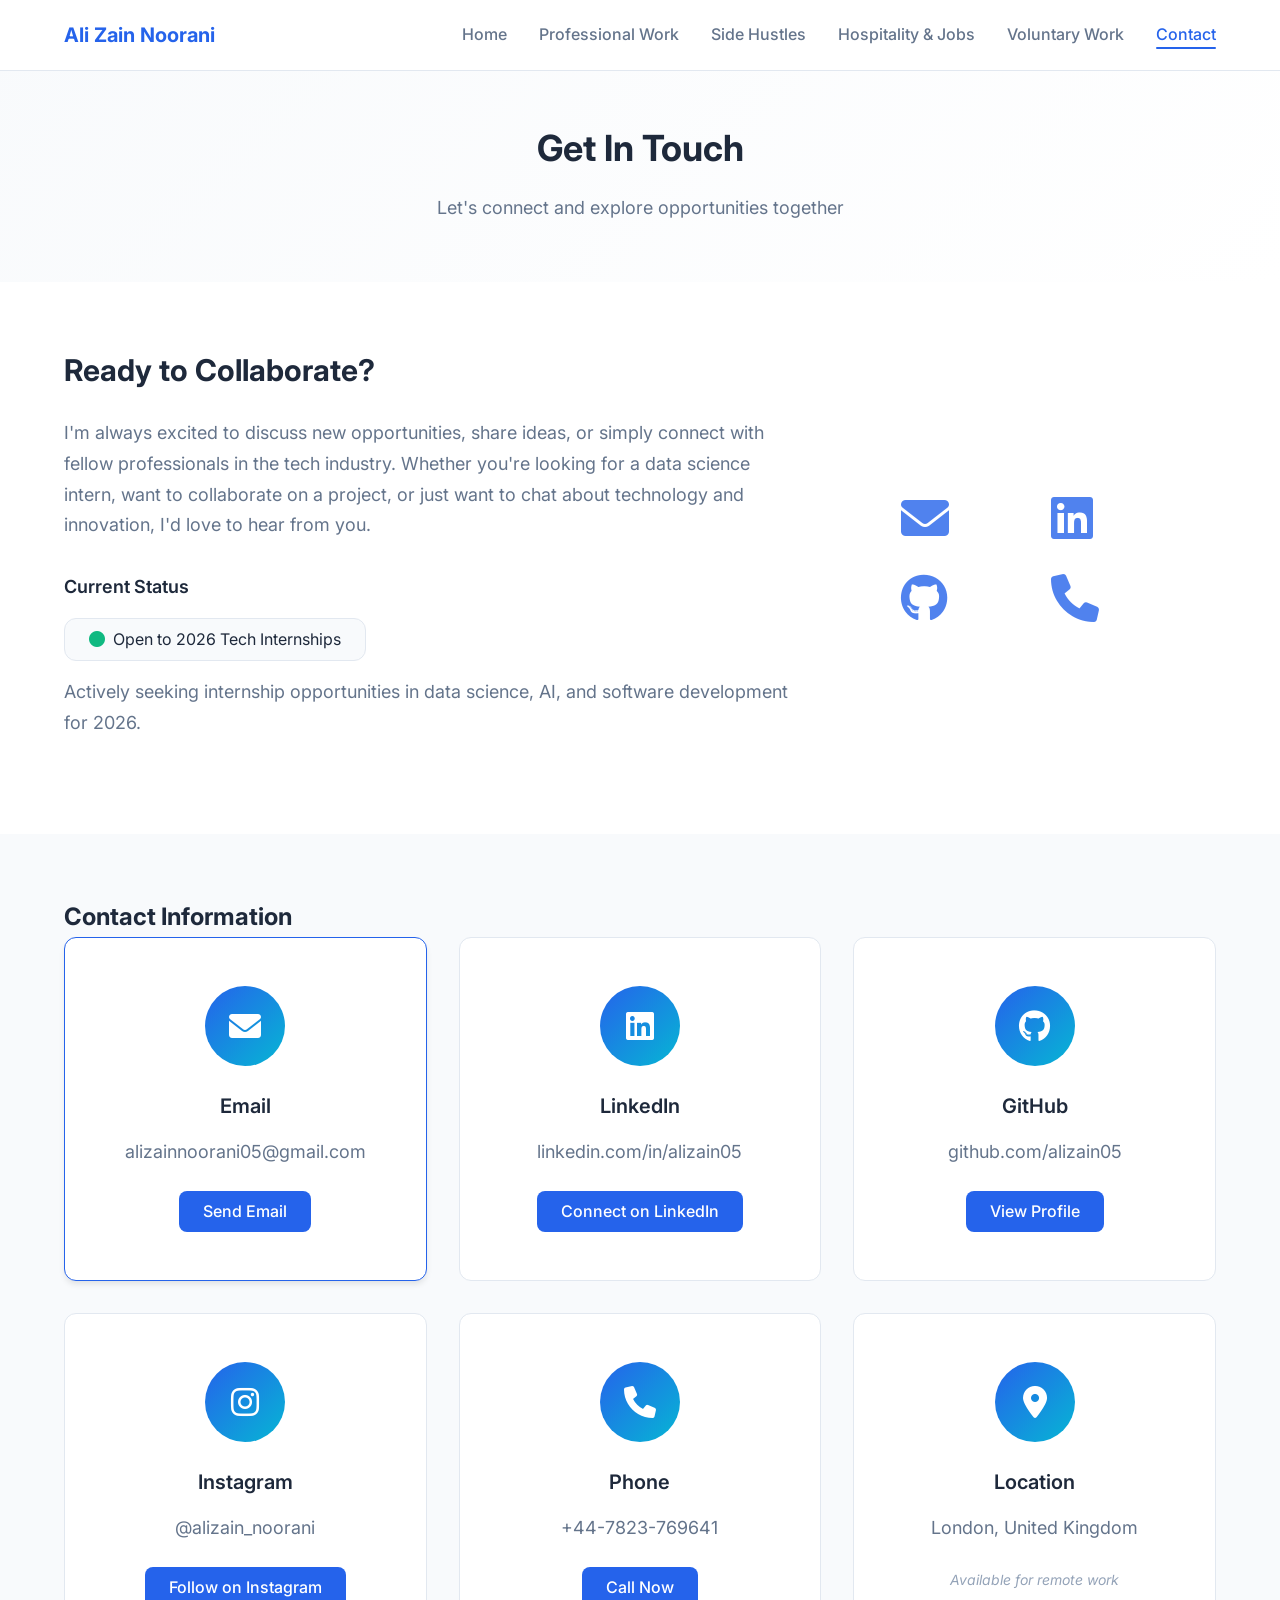
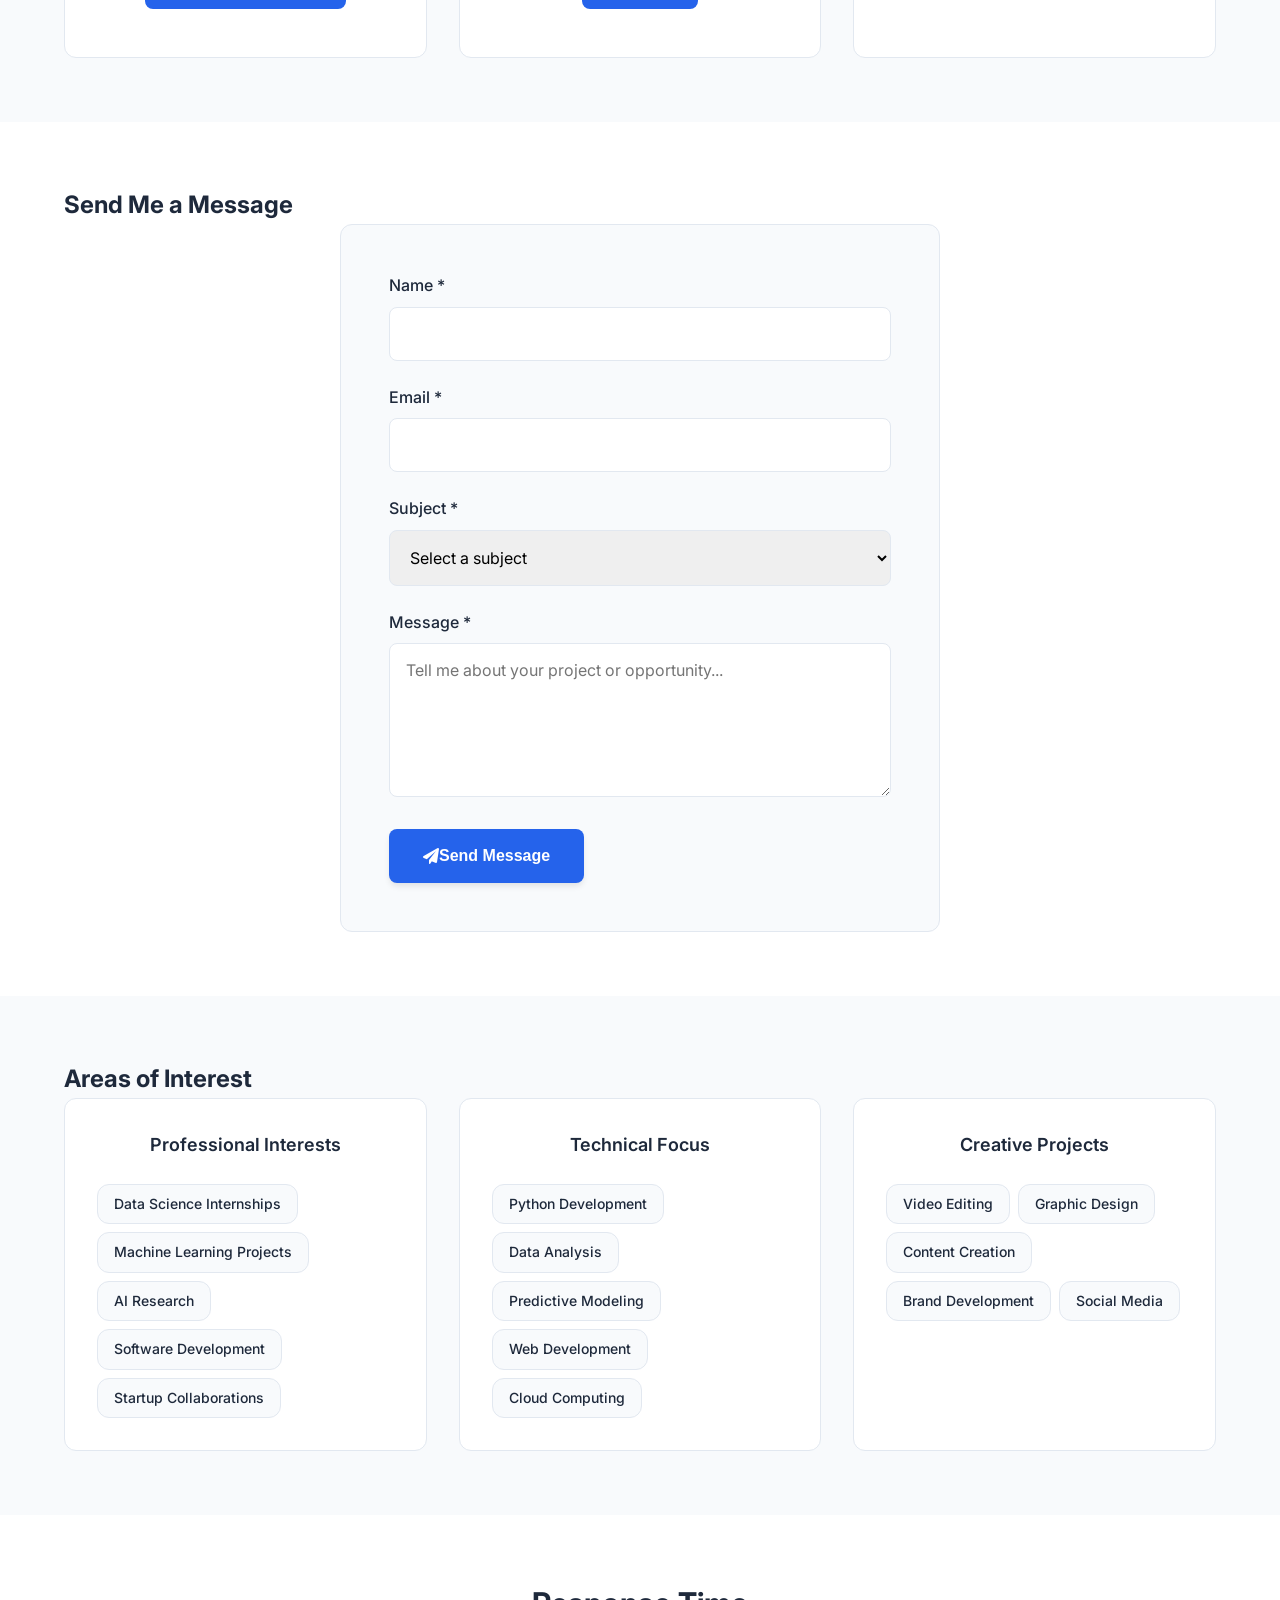
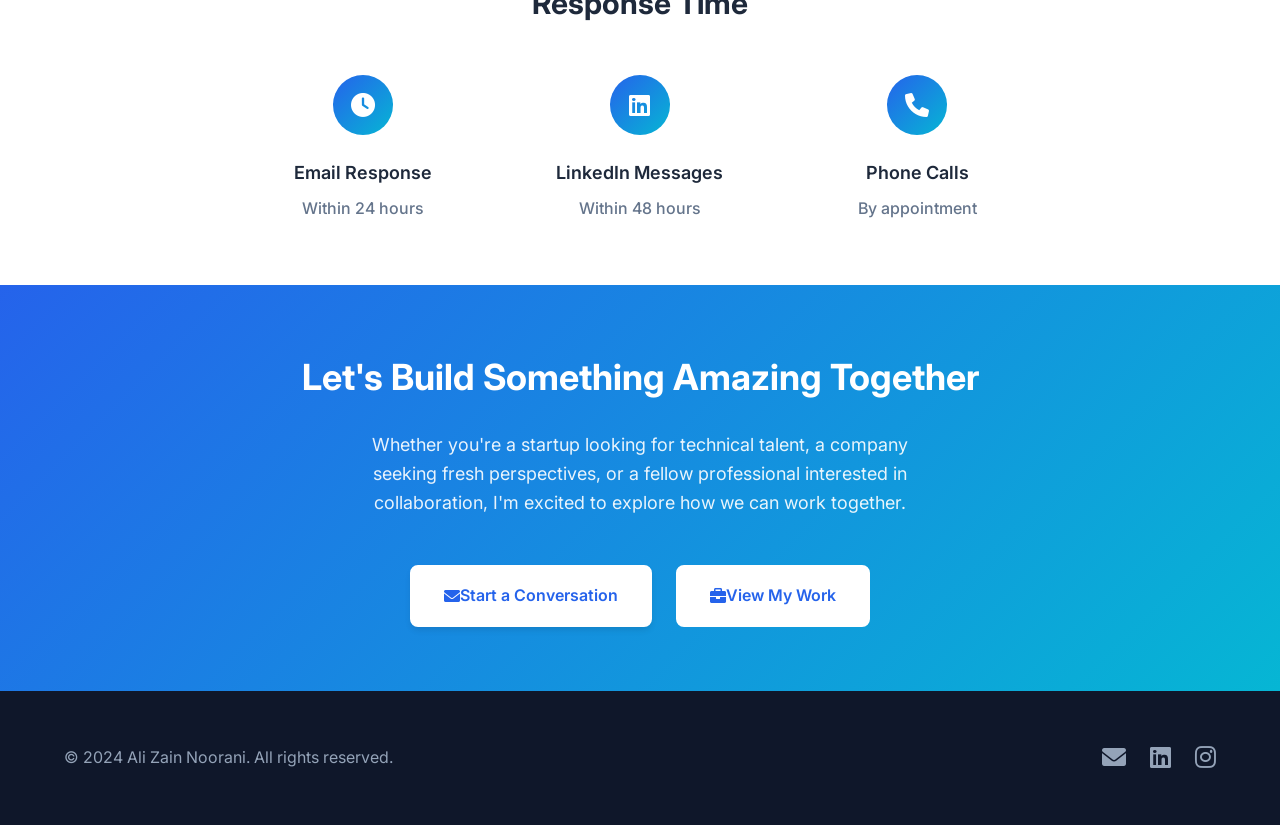
==== contact.html @ 8d73a8d4 "Add files via upload" ====
<!DOCTYPE html>
<html lang="en">
<head>
    <meta charset="UTF-8">
    <meta name="viewport" content="width=device-width, initial-scale=1.0">
    <title>Contact - Ali Zain Noorani</title>
    <link rel="stylesheet" href="styles.css">
    <link href="https://fonts.googleapis.com/css2?family=Inter:wght@300;400;500;600;700&display=swap" rel="stylesheet">
    <link rel="stylesheet" href="https://cdnjs.cloudflare.com/ajax/libs/font-awesome/6.0.0/css/all.min.css">
</head>
<body>
    <nav class="navbar">
        <div class="nav-container">
            <div class="nav-logo">
                <a href="index.html">Ali Zain Noorani</a>
            </div>
            <ul class="nav-menu">
                <li class="nav-item">
                    <a href="index.html" class="nav-link">Home</a>
                </li>
                <li class="nav-item">
                    <a href="professional.html" class="nav-link">Professional Work</a>
                </li>
                <li class="nav-item">
                    <a href="side-hustles.html" class="nav-link">Side Hustles</a>
                </li>
                <li class="nav-item">
                    <a href="hospitality.html" class="nav-link">Hospitality & Jobs</a>
                </li>
                <li class="nav-item">
                    <a href="voluntary.html" class="nav-link">Voluntary Work</a>
                </li>
                <li class="nav-item">
                    <a href="contact.html" class="nav-link active">Contact</a>
                </li>
            </ul>
            <div class="hamburger">
                <span class="bar"></span>
                <span class="bar"></span>
                <span class="bar"></span>
            </div>
        </div>
    </nav>

    <main>
        <section class="page-header">
            <div class="container">
                <h1>Get In Touch</h1>
                <p>Let's connect and explore opportunities together</p>
            </div>
        </section>

        <section class="contact-intro">
            <div class="container">
                <div class="intro-content">
                    <div class="intro-text">
                        <h2>Ready to Collaborate?</h2>
                        <p>
                            I'm always excited to discuss new opportunities, share ideas, or simply connect with fellow professionals 
                            in the tech industry. Whether you're looking for a data science intern, want to collaborate on a project, 
                            or just want to chat about technology and innovation, I'd love to hear from you.
                        </p>
                        <div class="availability">
                            <h3>Current Status</h3>
                            <div class="status-badge">
                                <i class="fas fa-circle"></i>
                                <span>Open to 2026 Tech Internships</span>
                            </div>
                            <p class="status-note">
                                Actively seeking internship opportunities in data science, AI, and software development for 2026.
                            </p>
                        </div>
                    </div>
                    <div class="intro-visual">
                        <div class="contact-icons">
                            <i class="fas fa-envelope"></i>
                            <i class="fab fa-linkedin"></i>
                            <i class="fab fa-github"></i>
                            <i class="fas fa-phone"></i>
                        </div>
                    </div>
                </div>
            </div>
        </section>

        <section class="contact-methods">
            <div class="container">
                <h2>Contact Information</h2>
                <div class="contact-grid">
                    <div class="contact-card primary">
                        <div class="contact-icon">
                            <i class="fas fa-envelope"></i>
                        </div>
                        <h3>Email</h3>
                        <p class="contact-detail">alizainnoorani05@gmail.com</p>
                        <a href="mailto:alizainnoorani05@gmail.com" class="contact-link">Send Email</a>
                    </div>

                    <div class="contact-card">
                        <div class="contact-icon">
                            <i class="fab fa-linkedin"></i>
                        </div>
                        <h3>LinkedIn</h3>
                        <p class="contact-detail">linkedin.com/in/alizain05</p>
                        <a href="https://www.linkedin.com/in/alizain05" class="contact-link" target="_blank">Connect on LinkedIn</a>
                    </div>

                    <div class="contact-card">
                        <div class="contact-icon">
                            <i class="fab fa-github"></i>
                        </div>
                        <h3>GitHub</h3>
                        <p class="contact-detail">github.com/alizain05</p>
                        <a href="https://github.com/alizain05" class="contact-link" target="_blank">View Profile</a>
                    </div>

                    <div class="contact-card">
                        <div class="contact-icon">
                            <i class="fab fa-instagram"></i>
                        </div>
                        <h3>Instagram</h3>
                        <p class="contact-detail">@alizain_noorani</p>
                        <a href="https://www.instagram.com/alizain_noorani/" class="contact-link" target="_blank">Follow on Instagram</a>
                    </div>

                    <div class="contact-card">
                        <div class="contact-icon">
                            <i class="fas fa-phone"></i>
                        </div>
                        <h3>Phone</h3>
                        <p class="contact-detail">+44-7823-769641</p>
                        <a href="tel:+447823769641" class="contact-link">Call Now</a>
                    </div>

                    <div class="contact-card">
                        <div class="contact-icon">
                            <i class="fas fa-map-marker-alt"></i>
                        </div>
                        <h3>Location</h3>
                        <p class="contact-detail">London, United Kingdom</p>
                        <span class="contact-note">Available for remote work</span>
                    </div>
                </div>
            </div>
        </section>

        <section class="contact-form">
            <div class="container">
                <h2>Send Me a Message</h2>
                <div class="form-container">
                    <form class="contact-form-element" id="contactForm">
                        <div class="form-group">
                            <label for="name">Name *</label>
                            <input type="text" id="name" name="name" required>
                        </div>
                        <div class="form-group">
                            <label for="email">Email *</label>
                            <input type="email" id="email" name="email" required>
                        </div>
                        <div class="form-group">
                            <label for="subject">Subject *</label>
                            <select id="subject" name="subject" required>
                                <option value="">Select a subject</option>
                                <option value="internship">Internship Opportunity</option>
                                <option value="collaboration">Project Collaboration</option>
                                <option value="freelance">Freelance Work</option>
                                <option value="networking">Networking</option>
                                <option value="other">Other</option>
                            </select>
                        </div>
                        <div class="form-group">
                            <label for="message">Message *</label>
                            <textarea id="message" name="message" rows="6" required placeholder="Tell me about your project or opportunity..."></textarea>
                        </div>
                        <button type="submit" class="btn btn-primary">
                            <i class="fas fa-paper-plane"></i>
                            Send Message
                        </button>
                    </form>
                </div>
            </div>
        </section>

        <section class="interests">
            <div class="container">
                <h2>Areas of Interest</h2>
                <div class="interests-grid">
                    <div class="interest-category">
                        <h3>Professional Interests</h3>
                        <div class="interest-items">
                            <span class="interest-item">Data Science Internships</span>
                            <span class="interest-item">Machine Learning Projects</span>
                            <span class="interest-item">AI Research</span>
                            <span class="interest-item">Software Development</span>
                            <span class="interest-item">Startup Collaborations</span>
                        </div>
                    </div>
                    <div class="interest-category">
                        <h3>Technical Focus</h3>
                        <div class="interest-items">
                            <span class="interest-item">Python Development</span>
                            <span class="interest-item">Data Analysis</span>
                            <span class="interest-item">Predictive Modeling</span>
                            <span class="interest-item">Web Development</span>
                            <span class="interest-item">Cloud Computing</span>
                        </div>
                    </div>
                    <div class="interest-category">
                        <h3>Creative Projects</h3>
                        <div class="interest-items">
                            <span class="interest-item">Video Editing</span>
                            <span class="interest-item">Graphic Design</span>
                            <span class="interest-item">Content Creation</span>
                            <span class="interest-item">Brand Development</span>
                            <span class="interest-item">Social Media</span>
                        </div>
                    </div>
                </div>
            </div>
        </section>

        <section class="response-time">
            <div class="container">
                <div class="response-content">
                    <h2>Response Time</h2>
                    <div class="response-grid">
                        <div class="response-item">
                            <div class="response-icon">
                                <i class="fas fa-clock"></i>
                            </div>
                            <h3>Email Response</h3>
                            <p>Within 24 hours</p>
                        </div>
                        <div class="response-item">
                            <div class="response-icon">
                                <i class="fab fa-linkedin"></i>
                            </div>
                            <h3>LinkedIn Messages</h3>
                            <p>Within 48 hours</p>
                        </div>
                        <div class="response-item">
                            <div class="response-icon">
                                <i class="fas fa-phone"></i>
                            </div>
                            <h3>Phone Calls</h3>
                            <p>By appointment</p>
                        </div>
                    </div>
                </div>
            </div>
        </section>

        <section class="cta">
            <div class="container">
                <div class="cta-content">
                    <h2>Let's Build Something Amazing Together</h2>
                    <p>
                        Whether you're a startup looking for technical talent, a company seeking fresh perspectives, 
                        or a fellow professional interested in collaboration, I'm excited to explore how we can work together.
                    </p>
                    <div class="cta-buttons">
                        <a href="mailto:alizainnoorani05@gmail.com" class="btn btn-primary">
                            <i class="fas fa-envelope"></i>
                            Start a Conversation
                        </a>
                        <a href="professional.html" class="btn btn-secondary">
                            <i class="fas fa-briefcase"></i>
                            View My Work
                        </a>
                    </div>
                </div>
            </div>
        </section>
    </main>

    <footer class="footer">
        <div class="container">
            <div class="footer-content">
                <div class="footer-text">
                    <p>&copy; 2024 Ali Zain Noorani. All rights reserved.</p>
                </div>
                <div class="footer-links">
                    <a href="mailto:alizainnoorani05@gmail.com" class="footer-link">
                        <i class="fas fa-envelope"></i>
                    </a>
                    <a href="https://www.linkedin.com/in/alizain05" class="footer-link" target="_blank">
                        <i class="fab fa-linkedin"></i>
                    </a>
                    <a href="https://www.instagram.com/alizain_noorani/" class="footer-link" target="_blank">
                        <i class="fab fa-instagram"></i>
                    </a>
                </div>
            </div>
        </div>
    </footer>

    <script src="script.js"></script>
</body>
</html>
---- styles.css ----
/* Reset and Base Styles */
* {
    margin: 0;
    padding: 0;
    box-sizing: border-box;
}

:root {
    /* Color Palette - Professional Tech Theme */
    --primary-color: #2563eb;
    --primary-dark: #1d4ed8;
    --secondary-color: #64748b;
    --accent-color: #06b6d4;
    --text-primary: #1e293b;
    --text-secondary: #64748b;
    --text-light: #94a3b8;
    --bg-primary: #ffffff;
    --bg-secondary: #f8fafc;
    --bg-dark: #0f172a;
    --border-color: #e2e8f0;
    --shadow-light: 0 1px 3px 0 rgba(0, 0, 0, 0.1);
    --shadow-medium: 0 4px 6px -1px rgba(0, 0, 0, 0.1);
    --shadow-large: 0 20px 25px -5px rgba(0, 0, 0, 0.1);
    
    /* Typography */
    --font-family: 'Inter', -apple-system, BlinkMacSystemFont, 'Segoe UI', Roboto, sans-serif;
    --font-size-xs: 0.75rem;
    --font-size-sm: 0.875rem;
    --font-size-base: 1rem;
    --font-size-lg: 1.125rem;
    --font-size-xl: 1.25rem;
    --font-size-2xl: 1.5rem;
    --font-size-3xl: 1.875rem;
    --font-size-4xl: 2.25rem;
    --font-size-5xl: 3rem;
    
    /* Spacing */
    --spacing-xs: 0.25rem;
    --spacing-sm: 0.5rem;
    --spacing-md: 1rem;
    --spacing-lg: 1.5rem;
    --spacing-xl: 2rem;
    --spacing-2xl: 3rem;
    --spacing-3xl: 4rem;
    
    /* Border Radius */
    --radius-sm: 0.375rem;
    --radius-md: 0.5rem;
    --radius-lg: 0.75rem;
    --radius-xl: 1rem;
}

body {
    font-family: var(--font-family);
    line-height: 1.6;
    color: var(--text-primary);
    background-color: var(--bg-primary);
    overflow-x: hidden;
}

/* Container */
.container {
    max-width: 1200px;
    margin: 0 auto;
    padding: 0 var(--spacing-lg);
}

/* Navigation */
.navbar {
    position: fixed;
    top: 0;
    width: 100%;
    background: rgba(255, 255, 255, 0.95);
    backdrop-filter: blur(10px);
    border-bottom: 1px solid var(--border-color);
    z-index: 1000;
    transition: all 0.3s ease;
}

.nav-container {
    max-width: 1200px;
    margin: 0 auto;
    padding: 0 var(--spacing-lg);
    display: flex;
    justify-content: space-between;
    align-items: center;
    height: 70px;
}

.nav-logo a {
    font-size: var(--font-size-xl);
    font-weight: 700;
    color: var(--primary-color);
    text-decoration: none;
    transition: color 0.3s ease;
}

.nav-logo a:hover {
    color: var(--primary-dark);
}

.nav-menu {
    display: flex;
    list-style: none;
    gap: var(--spacing-xl);
}

.nav-link {
    text-decoration: none;
    color: var(--text-secondary);
    font-weight: 500;
    transition: color 0.3s ease;
    position: relative;
}

.nav-link:hover,
.nav-link.active {
    color: var(--primary-color);
}

.nav-link.active::after {
    content: '';
    position: absolute;
    bottom: -5px;
    left: 0;
    width: 100%;
    height: 2px;
    background: var(--primary-color);
    border-radius: 1px;
}

.hamburger {
    display: none;
    flex-direction: column;
    cursor: pointer;
}

.bar {
    width: 25px;
    height: 3px;
    background: var(--text-primary);
    margin: 3px 0;
    transition: 0.3s;
}

/* Hero Section */
.hero {
    padding: 120px 0 80px;
    background: linear-gradient(135deg, var(--bg-secondary) 0%, var(--bg-primary) 100%);
    min-height: 100vh;
    display: flex;
    align-items: center;
}

.hero-content {
    display: grid;
    grid-template-columns: 1fr 1fr;
    gap: var(--spacing-3xl);
    align-items: center;
}

.hero-title {
    font-size: var(--font-size-5xl);
    font-weight: 700;
    line-height: 1.1;
    margin-bottom: var(--spacing-md);
    color: var(--text-primary);
}

.highlight {
    color: var(--primary-color);
    position: relative;
}

.highlight::after {
    content: '';
    position: absolute;
    bottom: 0;
    left: 0;
    width: 100%;
    height: 3px;
    background: linear-gradient(90deg, var(--primary-color), var(--accent-color));
    border-radius: 2px;
}

.hero-subtitle {
    font-size: var(--font-size-2xl);
    color: var(--text-secondary);
    margin-bottom: var(--spacing-lg);
    font-weight: 500;
}

.hero-description {
    font-size: var(--font-size-lg);
    color: var(--text-secondary);
    margin-bottom: var(--spacing-2xl);
    line-height: 1.7;
}

.hero-stats {
    display: flex;
    gap: var(--spacing-2xl);
    margin-bottom: var(--spacing-2xl);
}

.stat {
    text-align: center;
}

.stat-number {
    display: block;
    font-size: var(--font-size-3xl);
    font-weight: 700;
    color: var(--primary-color);
    line-height: 1;
}

.stat-label {
    font-size: var(--font-size-sm);
    color: var(--text-light);
    text-transform: uppercase;
    letter-spacing: 0.5px;
}

.hero-cta {
    display: flex;
    gap: var(--spacing-lg);
    flex-wrap: wrap;
}

.btn {
    display: inline-flex;
    align-items: center;
    padding: var(--spacing-md) var(--spacing-xl);
    border-radius: var(--radius-md);
    text-decoration: none;
    font-weight: 600;
    transition: all 0.3s ease;
    border: 2px solid transparent;
    cursor: pointer;
    font-size: var(--font-size-base);
}

.btn-primary {
    background: var(--primary-color);
    color: white;
    box-shadow: var(--shadow-medium);
}

.btn-primary:hover {
    background: var(--primary-dark);
    transform: translateY(-2px);
    box-shadow: var(--shadow-large);
}

.btn-secondary {
    background: transparent;
    color: var(--primary-color);
    border-color: var(--primary-color);
}

.btn-secondary:hover {
    background: var(--primary-color);
    color: white;
    transform: translateY(-2px);
}

.btn-outline {
    background: transparent;
    color: var(--text-primary);
    border-color: var(--border-color);
}

.btn-outline:hover {
    background: var(--bg-secondary);
    border-color: var(--primary-color);
    color: var(--primary-color);
}

.hero-image {
    display: flex;
    justify-content: center;
    align-items: center;
}

.tech-icons {
    display: grid;
    grid-template-columns: repeat(3, 1fr);
    gap: var(--spacing-xl);
    padding: var(--spacing-2xl);
}

.tech-icons i {
    font-size: 3rem;
    color: var(--primary-color);
    opacity: 0.8;
    transition: all 0.3s ease;
    animation: float 3s ease-in-out infinite;
}

.tech-icons i:nth-child(2n) {
    animation-delay: 0.5s;
}

.tech-icons i:nth-child(3n) {
    animation-delay: 1s;
}

@keyframes float {
    0%, 100% { transform: translateY(0px); }
    50% { transform: translateY(-10px); }
}

/* About Section */
.about {
    padding: var(--spacing-3xl) 0;
    background: var(--bg-primary);
}

.section-header {
    text-align: center;
    margin-bottom: var(--spacing-3xl);
}

.section-header h2 {
    font-size: var(--font-size-4xl);
    font-weight: 700;
    color: var(--text-primary);
    margin-bottom: var(--spacing-md);
}

.section-header p {
    font-size: var(--font-size-lg);
    color: var(--text-secondary);
    max-width: 600px;
    margin: 0 auto;
}

.about-content {
    display: grid;
    grid-template-columns: 2fr 1fr;
    gap: var(--spacing-3xl);
    align-items: start;
}

.about-text p {
    font-size: var(--font-size-lg);
    color: var(--text-secondary);
    margin-bottom: var(--spacing-lg);
    line-height: 1.7;
}

.skills-preview {
    margin-top: var(--spacing-2xl);
}

.skills-preview h3 {
    font-size: var(--font-size-xl);
    font-weight: 600;
    color: var(--text-primary);
    margin-bottom: var(--spacing-md);
}

.skill-tags {
    display: flex;
    flex-wrap: wrap;
    gap: var(--spacing-sm);
}

.skill-tag {
    background: var(--bg-secondary);
    color: var(--primary-color);
    padding: var(--spacing-sm) var(--spacing-md);
    border-radius: var(--radius-lg);
    font-size: var(--font-size-sm);
    font-weight: 500;
    border: 1px solid var(--border-color);
}

.about-highlights {
    display: flex;
    flex-direction: column;
    gap: var(--spacing-lg);
}

.highlight-card {
    background: var(--bg-secondary);
    padding: var(--spacing-xl);
    border-radius: var(--radius-lg);
    text-align: center;
    border: 1px solid var(--border-color);
    transition: all 0.3s ease;
}

.highlight-card:hover {
    transform: translateY(-5px);
    box-shadow: var(--shadow-medium);
}

.highlight-card i {
    font-size: 2rem;
    color: var(--primary-color);
    margin-bottom: var(--spacing-md);
}

.highlight-card h4 {
    font-size: var(--font-size-lg);
    font-weight: 600;
    color: var(--text-primary);
    margin-bottom: var(--spacing-sm);
}

.highlight-card p {
    color: var(--text-secondary);
    font-size: var(--font-size-sm);
    line-height: 1.5;
}

/* Featured Work Section */
.featured-work {
    padding: var(--spacing-3xl) 0;
    background: var(--bg-secondary);
}

.work-grid {
    display: grid;
    grid-template-columns: repeat(auto-fit, minmax(300px, 1fr));
    gap: var(--spacing-xl);
    margin-bottom: var(--spacing-2xl);
}

.work-card {
    background: var(--bg-primary);
    padding: var(--spacing-2xl);
    border-radius: var(--radius-lg);
    border: 1px solid var(--border-color);
    transition: all 0.3s ease;
    position: relative;
    overflow: hidden;
}

.work-card:hover {
    transform: translateY(-5px);
    box-shadow: var(--shadow-large);
}

.work-card.featured {
    border-color: var(--primary-color);
    box-shadow: var(--shadow-medium);
}

.work-card.featured::before {
    content: '';
    position: absolute;
    top: 0;
    left: 0;
    width: 100%;
    height: 4px;
    background: linear-gradient(90deg, var(--primary-color), var(--accent-color));
}

.work-icon {
    width: 60px;
    height: 60px;
    background: linear-gradient(135deg, var(--primary-color), var(--accent-color));
    border-radius: var(--radius-lg);
    display: flex;
    align-items: center;
    justify-content: center;
    margin-bottom: var(--spacing-lg);
}

.work-icon i {
    font-size: 1.5rem;
    color: white;
}

.work-card h3 {
    font-size: var(--font-size-xl);
    font-weight: 600;
    color: var(--text-primary);
    margin-bottom: var(--spacing-md);
}

.work-card p {
    color: var(--text-secondary);
    margin-bottom: var(--spacing-lg);
    line-height: 1.6;
}

.work-tags {
    display: flex;
    flex-wrap: wrap;
    gap: var(--spacing-sm);
}

.tag {
    background: var(--bg-secondary);
    color: var(--text-primary);
    padding: var(--spacing-xs) var(--spacing-sm);
    border-radius: var(--radius-sm);
    font-size: var(--font-size-xs);
    font-weight: 500;
}

.work-cta {
    text-align: center;
}

/* Experience Preview */
.experience-preview {
    padding: var(--spacing-3xl) 0;
    background: var(--bg-primary);
}

.experience-timeline {
    max-width: 800px;
    margin: 0 auto;
    position: relative;
}

.experience-timeline::before {
    content: '';
    position: absolute;
    left: 30px;
    top: 0;
    bottom: 0;
    width: 2px;
    background: var(--border-color);
}

.timeline-item {
    display: flex;
    align-items: flex-start;
    margin-bottom: var(--spacing-2xl);
    position: relative;
}

.timeline-marker {
    width: 12px;
    height: 12px;
    background: var(--primary-color);
    border-radius: 50%;
    margin-right: var(--spacing-xl);
    margin-top: 6px;
    flex-shrink: 0;
    position: relative;
    z-index: 1;
}

.timeline-content h4 {
    font-size: var(--font-size-lg);
    font-weight: 600;
    color: var(--text-primary);
    margin-bottom: var(--spacing-xs);
}

.timeline-company {
    color: var(--primary-color);
    font-weight: 500;
    margin-bottom: var(--spacing-xs);
}

.timeline-duration {
    color: var(--text-light);
    font-size: var(--font-size-sm);
}

/* Footer */
.footer {
    background: var(--bg-dark);
    color: white;
    padding: var(--spacing-2xl) 0;
}

.footer-content {
    display: flex;
    justify-content: space-between;
    align-items: center;
}

.footer-text p {
    color: var(--text-light);
}

.footer-links {
    display: flex;
    gap: var(--spacing-lg);
}

.footer-link {
    color: var(--text-light);
    font-size: 1.5rem;
    transition: color 0.3s ease;
}

.footer-link:hover {
    color: var(--primary-color);
}

/* Page-specific styles */
.page-header {
    padding: 120px 0 60px;
    background: linear-gradient(135deg, var(--bg-secondary) 0%, var(--bg-primary) 100%);
    text-align: center;
}

.page-header h1 {
    font-size: var(--font-size-4xl);
    font-weight: 700;
    color: var(--text-primary);
    margin-bottom: var(--spacing-md);
}

.page-header p {
    font-size: var(--font-size-lg);
    color: var(--text-secondary);
    max-width: 600px;
    margin: 0 auto;
}

/* Education styles */
.education {
    padding: var(--spacing-3xl) 0;
    background: var(--bg-primary);
}

.education-card {
    background: var(--bg-secondary);
    border-radius: var(--radius-lg);
    padding: var(--spacing-2xl);
    margin-bottom: var(--spacing-xl);
    border: 1px solid var(--border-color);
    transition: all 0.3s ease;
}

.education-card:hover {
    transform: translateY(-2px);
    box-shadow: var(--shadow-medium);
}

.education-header {
    display: flex;
    align-items: flex-start;
    gap: var(--spacing-lg);
    margin-bottom: var(--spacing-lg);
}

.education-icon {
    width: 60px;
    height: 60px;
    background: linear-gradient(135deg, var(--primary-color), var(--accent-color));
    border-radius: var(--radius-lg);
    display: flex;
    align-items: center;
    justify-content: center;
    flex-shrink: 0;
}

.education-icon i {
    font-size: 1.5rem;
    color: white;
}

.education-info h3 {
    font-size: var(--font-size-xl);
    font-weight: 600;
    color: var(--text-primary);
    margin-bottom: var(--spacing-sm);
}

.institution {
    color: var(--primary-color);
    font-weight: 500;
    margin-bottom: var(--spacing-xs);
}

.duration, .location {
    color: var(--text-light);
    font-size: var(--font-size-sm);
    margin-bottom: var(--spacing-xs);
}

.education-details h4 {
    font-size: var(--font-size-lg);
    font-weight: 600;
    color: var(--text-primary);
    margin-bottom: var(--spacing-md);
}

.education-details ul {
    list-style: none;
    padding: 0;
}

.education-details li {
    padding: var(--spacing-sm) 0;
    border-bottom: 1px solid var(--border-color);
    color: var(--text-secondary);
}

.education-details li:last-child {
    border-bottom: none;
}

.education-details li::before {
    content: '•';
    color: var(--primary-color);
    font-weight: bold;
    margin-right: var(--spacing-sm);
}

/* Experience styles */
.experience {
    padding: var(--spacing-3xl) 0;
    background: var(--bg-secondary);
}

.experience-card {
    background: var(--bg-primary);
    border-radius: var(--radius-lg);
    padding: var(--spacing-2xl);
    margin-bottom: var(--spacing-xl);
    border: 1px solid var(--border-color);
    transition: all 0.3s ease;
}

.experience-card:hover {
    transform: translateY(-2px);
    box-shadow: var(--shadow-medium);
}

.experience-card.featured {
    border-color: var(--primary-color);
    box-shadow: var(--shadow-medium);
}

.experience-card.featured::before {
    content: '';
    position: absolute;
    top: 0;
    left: 0;
    width: 100%;
    height: 4px;
    background: linear-gradient(90deg, var(--primary-color), var(--accent-color));
    border-radius: var(--radius-lg) var(--radius-lg) 0 0;
}

.experience-header {
    display: flex;
    align-items: flex-start;
    gap: var(--spacing-lg);
    margin-bottom: var(--spacing-lg);
}

.experience-icon {
    width: 60px;
    height: 60px;
    background: linear-gradient(135deg, var(--primary-color), var(--accent-color));
    border-radius: var(--radius-lg);
    display: flex;
    align-items: center;
    justify-content: center;
    flex-shrink: 0;
}

.experience-icon i {
    font-size: 1.5rem;
    color: white;
}

.experience-info h3 {
    font-size: var(--font-size-xl);
    font-weight: 600;
    color: var(--text-primary);
    margin-bottom: var(--spacing-sm);
}

.company {
    color: var(--primary-color);
    font-weight: 500;
    margin-bottom: var(--spacing-xs);
}

.experience-details ul {
    list-style: none;
    padding: 0;
    margin-bottom: var(--spacing-lg);
}

.experience-details li {
    padding: var(--spacing-sm) 0;
    border-bottom: 1px solid var(--border-color);
    color: var(--text-secondary);
    line-height: 1.6;
}

.experience-details li:last-child {
    border-bottom: none;
}

.experience-details li::before {
    content: '•';
    color: var(--primary-color);
    font-weight: bold;
    margin-right: var(--spacing-sm);
}

.achievement-highlight {
    background: linear-gradient(135deg, var(--primary-color), var(--accent-color));
    color: white;
    padding: var(--spacing-md);
    border-radius: var(--radius-md);
    margin-bottom: var(--spacing-lg);
    display: flex;
    align-items: center;
    gap: var(--spacing-sm);
    font-weight: 500;
}

.role-description {
    font-style: italic;
    color: var(--text-secondary);
    margin-bottom: var(--spacing-lg);
    padding: var(--spacing-md);
    background: var(--bg-secondary);
    border-radius: var(--radius-md);
    border-left: 4px solid var(--primary-color);
}

/* Projects styles */
.projects {
    padding: var(--spacing-3xl) 0;
    background: var(--bg-primary);
}

.project-card {
    background: var(--bg-secondary);
    border-radius: var(--radius-lg);
    padding: var(--spacing-2xl);
    margin-bottom: var(--spacing-xl);
    border: 1px solid var(--border-color);
    transition: all 0.3s ease;
}

.project-card:hover {
    transform: translateY(-2px);
    box-shadow: var(--shadow-medium);
}

.project-card.featured {
    border-color: var(--primary-color);
    box-shadow: var(--shadow-medium);
}

.project-card.featured::before {
    content: '';
    position: absolute;
    top: 0;
    left: 0;
    width: 100%;
    height: 4px;
    background: linear-gradient(90deg, var(--primary-color), var(--accent-color));
    border-radius: var(--radius-lg) var(--radius-lg) 0 0;
}

.project-header {
    display: flex;
    align-items: flex-start;
    gap: var(--spacing-lg);
    margin-bottom: var(--spacing-lg);
}

.project-icon {
    width: 60px;
    height: 60px;
    background: linear-gradient(135deg, var(--primary-color), var(--accent-color));
    border-radius: var(--radius-lg);
    display: flex;
    align-items: center;
    justify-content: center;
    flex-shrink: 0;
}

.project-icon i {
    font-size: 1.5rem;
    color: white;
}

.project-info h3 {
    font-size: var(--font-size-xl);
    font-weight: 600;
    color: var(--text-primary);
    margin-bottom: var(--spacing-sm);
}

.project-tech {
    color: var(--text-light);
    font-size: var(--font-size-sm);
    margin-bottom: var(--spacing-md);
}

.project-details p {
    color: var(--text-secondary);
    margin-bottom: var(--spacing-lg);
    line-height: 1.6;
}

.project-details ul {
    list-style: none;
    padding: 0;
    margin-bottom: var(--spacing-lg);
}

.project-details li {
    padding: var(--spacing-sm) 0;
    border-bottom: 1px solid var(--border-color);
    color: var(--text-secondary);
    line-height: 1.6;
}

.project-details li:last-child {
    border-bottom: none;
}

.project-details li::before {
    content: '•';
    color: var(--primary-color);
    font-weight: bold;
    margin-right: var(--spacing-sm);
}

/* Skills styles */
.skills {
    padding: var(--spacing-3xl) 0;
    background: var(--bg-secondary);
}

.skills-grid {
    display: grid;
    grid-template-columns: repeat(auto-fit, minmax(300px, 1fr));
    gap: var(--spacing-xl);
}

.skill-category {
    background: var(--bg-primary);
    padding: var(--spacing-xl);
    border-radius: var(--radius-lg);
    border: 1px solid var(--border-color);
}

.skill-category h3 {
    font-size: var(--font-size-lg);
    font-weight: 600;
    color: var(--text-primary);
    margin-bottom: var(--spacing-lg);
    text-align: center;
}

.skill-items {
    display: flex;
    flex-wrap: wrap;
    gap: var(--spacing-sm);
}

.skill-item {
    background: var(--bg-secondary);
    color: var(--text-primary);
    padding: var(--spacing-sm) var(--spacing-md);
    border-radius: var(--radius-lg);
    font-size: var(--font-size-sm);
    font-weight: 500;
    border: 1px solid var(--border-color);
    transition: all 0.3s ease;
}

.skill-item:hover {
    background: var(--primary-color);
    color: white;
    transform: translateY(-2px);
}

/* Creative intro styles */
.creative-intro, .hospitality-intro, .voluntary-intro, .contact-intro {
    padding: var(--spacing-3xl) 0;
    background: var(--bg-primary);
}

.intro-content {
    display: grid;
    grid-template-columns: 2fr 1fr;
    gap: var(--spacing-3xl);
    align-items: center;
}

.intro-text h2 {
    font-size: var(--font-size-3xl);
    font-weight: 700;
    color: var(--text-primary);
    margin-bottom: var(--spacing-lg);
}

.intro-text p {
    font-size: var(--font-size-lg);
    color: var(--text-secondary);
    margin-bottom: var(--spacing-xl);
    line-height: 1.7;
}

.creative-stats, .impact-stats {
    display: flex;
    gap: var(--spacing-2xl);
    margin-bottom: var(--spacing-xl);
}

.creative-icons, .service-icons, .volunteer-icons, .contact-icons {
    display: grid;
    grid-template-columns: repeat(2, 1fr);
    gap: var(--spacing-xl);
    padding: var(--spacing-2xl);
}

.creative-icons i, .service-icons i, .volunteer-icons i, .contact-icons i {
    font-size: 3rem;
    color: var(--primary-color);
    opacity: 0.8;
    transition: all 0.3s ease;
    animation: float 3s ease-in-out infinite;
}

.creative-icons i:nth-child(2n), .service-icons i:nth-child(2n), .volunteer-icons i:nth-child(2n), .contact-icons i:nth-child(2n) {
    animation-delay: 0.5s;
}

.creative-icons i:nth-child(3n), .service-icons i:nth-child(3n), .volunteer-icons i:nth-child(3n), .contact-icons i:nth-child(3n) {
    animation-delay: 1s;
}

.skills-highlight {
    margin-top: var(--spacing-xl);
}

.skills-highlight h3 {
    font-size: var(--font-size-lg);
    font-weight: 600;
    color: var(--text-primary);
    margin-bottom: var(--spacing-md);
}

/* Video editing and graphic design sections */
.video-editing, .graphic-design {
    padding: var(--spacing-3xl) 0;
    background: var(--bg-secondary);
}

.tools-skills {
    padding: var(--spacing-3xl) 0;
    background: var(--bg-primary);
}

.tools-grid {
    display: grid;
    grid-template-columns: repeat(auto-fit, minmax(300px, 1fr));
    gap: var(--spacing-xl);
}

.tool-category {
    background: var(--bg-secondary);
    padding: var(--spacing-xl);
    border-radius: var(--radius-lg);
    border: 1px solid var(--border-color);
}

.tool-category h3 {
    font-size: var(--font-size-lg);
    font-weight: 600;
    color: var(--text-primary);
    margin-bottom: var(--spacing-lg);
    text-align: center;
}

.tool-items {
    display: flex;
    flex-direction: column;
    gap: var(--spacing-md);
}

.tool-item {
    display: flex;
    align-items: center;
    gap: var(--spacing-md);
    padding: var(--spacing-md);
    background: var(--bg-primary);
    border-radius: var(--radius-md);
    border: 1px solid var(--border-color);
    transition: all 0.3s ease;
}

.tool-item:hover {
    background: var(--primary-color);
    color: white;
    transform: translateX(5px);
}

.tool-item i {
    font-size: 1.2rem;
    color: var(--primary-color);
    width: 20px;
    text-align: center;
}

.tool-item:hover i {
    color: white;
}

/* Achievements styles */
.achievements {
    padding: var(--spacing-3xl) 0;
    background: var(--bg-primary);
}

.achievements-grid {
    display: grid;
    grid-template-columns: repeat(auto-fit, minmax(250px, 1fr));
    gap: var(--spacing-xl);
}

.achievement-card {
    background: var(--bg-secondary);
    padding: var(--spacing-2xl);
    border-radius: var(--radius-lg);
    text-align: center;
    border: 1px solid var(--border-color);
    transition: all 0.3s ease;
}

.achievement-card:hover {
    transform: translateY(-5px);
    box-shadow: var(--shadow-medium);
}

.achievement-icon {
    width: 80px;
    height: 80px;
    background: linear-gradient(135deg, var(--primary-color), var(--accent-color));
    border-radius: 50%;
    display: flex;
    align-items: center;
    justify-content: center;
    margin: 0 auto var(--spacing-lg);
}

.achievement-icon i {
    font-size: 2rem;
    color: white;
}

.achievement-card h3 {
    font-size: var(--font-size-xl);
    font-weight: 600;
    color: var(--text-primary);
    margin-bottom: var(--spacing-md);
}

.achievement-card p {
    color: var(--text-secondary);
    line-height: 1.6;
}

/* Contact styles */
.contact-methods {
    padding: var(--spacing-3xl) 0;
    background: var(--bg-secondary);
}

.contact-grid {
    display: grid;
    grid-template-columns: repeat(auto-fit, minmax(300px, 1fr));
    gap: var(--spacing-xl);
}

.contact-card {
    background: var(--bg-primary);
    padding: var(--spacing-2xl);
    border-radius: var(--radius-lg);
    text-align: center;
    border: 1px solid var(--border-color);
    transition: all 0.3s ease;
}

.contact-card:hover {
    transform: translateY(-5px);
    box-shadow: var(--shadow-medium);
}

.contact-card.primary {
    border-color: var(--primary-color);
    box-shadow: var(--shadow-medium);
}

.contact-icon {
    width: 80px;
    height: 80px;
    background: linear-gradient(135deg, var(--primary-color), var(--accent-color));
    border-radius: 50%;
    display: flex;
    align-items: center;
    justify-content: center;
    margin: 0 auto var(--spacing-lg);
}

.contact-icon i {
    font-size: 2rem;
    color: white;
}

.contact-card h3 {
    font-size: var(--font-size-xl);
    font-weight: 600;
    color: var(--text-primary);
    margin-bottom: var(--spacing-md);
}

.contact-detail {
    color: var(--text-secondary);
    margin-bottom: var(--spacing-lg);
    font-size: var(--font-size-lg);
}

.contact-link {
    display: inline-block;
    background: var(--primary-color);
    color: white;
    padding: var(--spacing-sm) var(--spacing-lg);
    border-radius: var(--radius-md);
    text-decoration: none;
    font-weight: 500;
    transition: all 0.3s ease;
}

.contact-link:hover {
    background: var(--primary-dark);
    transform: translateY(-2px);
}

.contact-note {
    color: var(--text-light);
    font-size: var(--font-size-sm);
    font-style: italic;
}

/* Contact form styles */
.contact-form {
    padding: var(--spacing-3xl) 0;
    background: var(--bg-primary);
}

.form-container {
    max-width: 600px;
    margin: 0 auto;
}

.contact-form-element {
    background: var(--bg-secondary);
    padding: var(--spacing-2xl);
    border-radius: var(--radius-lg);
    border: 1px solid var(--border-color);
}

.form-group {
    margin-bottom: var(--spacing-lg);
}

.form-group label {
    display: block;
    font-weight: 500;
    color: var(--text-primary);
    margin-bottom: var(--spacing-sm);
}

.form-group input,
.form-group select,
.form-group textarea {
    width: 100%;
    padding: var(--spacing-md);
    border: 1px solid var(--border-color);
    border-radius: var(--radius-md);
    font-size: var(--font-size-base);
    font-family: var(--font-family);
    transition: border-color 0.3s ease;
}

.form-group input:focus,
.form-group select:focus,
.form-group textarea:focus {
    outline: none;
    border-color: var(--primary-color);
    box-shadow: 0 0 0 3px rgba(37, 99, 235, 0.1);
}

.form-group textarea {
    resize: vertical;
    min-height: 120px;
}

/* Interests styles */
.interests {
    padding: var(--spacing-3xl) 0;
    background: var(--bg-secondary);
}

.interests-grid {
    display: grid;
    grid-template-columns: repeat(auto-fit, minmax(300px, 1fr));
    gap: var(--spacing-xl);
}

.interest-category {
    background: var(--bg-primary);
    padding: var(--spacing-xl);
    border-radius: var(--radius-lg);
    border: 1px solid var(--border-color);
}

.interest-category h3 {
    font-size: var(--font-size-lg);
    font-weight: 600;
    color: var(--text-primary);
    margin-bottom: var(--spacing-lg);
    text-align: center;
}

.interest-items {
    display: flex;
    flex-wrap: wrap;
    gap: var(--spacing-sm);
}

.interest-item {
    background: var(--bg-secondary);
    color: var(--text-primary);
    padding: var(--spacing-sm) var(--spacing-md);
    border-radius: var(--radius-lg);
    font-size: var(--font-size-sm);
    font-weight: 500;
    border: 1px solid var(--border-color);
    transition: all 0.3s ease;
}

.interest-item:hover {
    background: var(--primary-color);
    color: white;
    transform: translateY(-2px);
}

/* Response time styles */
.response-time {
    padding: var(--spacing-3xl) 0;
    background: var(--bg-primary);
}

.response-content {
    max-width: 800px;
    margin: 0 auto;
    text-align: center;
}

.response-content h2 {
    font-size: var(--font-size-3xl);
    font-weight: 700;
    color: var(--text-primary);
    margin-bottom: var(--spacing-2xl);
}

.response-grid {
    display: grid;
    grid-template-columns: repeat(auto-fit, minmax(200px, 1fr));
    gap: var(--spacing-xl);
}

.response-item {
    text-align: center;
}

.response-icon {
    width: 60px;
    height: 60px;
    background: linear-gradient(135deg, var(--primary-color), var(--accent-color));
    border-radius: 50%;
    display: flex;
    align-items: center;
    justify-content: center;
    margin: 0 auto var(--spacing-lg);
}

.response-icon i {
    font-size: 1.5rem;
    color: white;
}

.response-item h3 {
    font-size: var(--font-size-lg);
    font-weight: 600;
    color: var(--text-primary);
    margin-bottom: var(--spacing-sm);
}

.response-item p {
    color: var(--text-secondary);
    font-weight: 500;
}

/* CTA styles */
.cta {
    padding: var(--spacing-3xl) 0;
    background: linear-gradient(135deg, var(--primary-color), var(--accent-color));
    color: white;
    text-align: center;
}

.cta-content h2 {
    font-size: var(--font-size-4xl);
    font-weight: 700;
    margin-bottom: var(--spacing-lg);
}

.cta-content p {
    font-size: var(--font-size-lg);
    margin-bottom: var(--spacing-2xl);
    opacity: 0.9;
    max-width: 600px;
    margin-left: auto;
    margin-right: auto;
}

.cta-buttons {
    display: flex;
    gap: var(--spacing-lg);
    justify-content: center;
    flex-wrap: wrap;
}

.cta .btn {
    background: white;
    color: var(--primary-color);
    border: 2px solid white;
}

.cta .btn:hover {
    background: transparent;
    color: white;
    border-color: white;
}

/* Availability styles */
.availability {
    margin-top: var(--spacing-xl);
}

.availability h3 {
    font-size: var(--font-size-lg);
    font-weight: 600;
    color: var(--text-primary);
    margin-bottom: var(--spacing-md);
}

.status-badge {
    display: inline-flex;
    align-items: center;
    gap: var(--spacing-sm);
    background: var(--bg-secondary);
    padding: var(--spacing-sm) var(--spacing-lg);
    border-radius: var(--radius-lg);
    border: 1px solid var(--border-color);
    margin-bottom: var(--spacing-md);
}

.status-badge i {
    color: #10b981;
    animation: pulse 2s infinite;
}

.status-note {
    color: var(--text-secondary);
    font-size: var(--font-size-sm);
    margin: 0;
}

@keyframes pulse {
    0%, 100% { opacity: 1; }
    50% { opacity: 0.5; }
}

/* Values styles */
.values {
    padding: var(--spacing-3xl) 0;
    background: var(--bg-secondary);
}

.values-content {
    max-width: 1000px;
    margin: 0 auto;
}

.value-statement {
    text-align: center;
    margin-bottom: var(--spacing-3xl);
}

.value-statement h3 {
    font-size: var(--font-size-2xl);
    font-weight: 600;
    color: var(--text-primary);
    margin-bottom: var(--spacing-lg);
}

.value-statement p {
    font-size: var(--font-size-lg);
    color: var(--text-secondary);
    line-height: 1.7;
    max-width: 800px;
    margin: 0 auto;
}

.value-principles {
    display: grid;
    grid-template-columns: repeat(auto-fit, minmax(250px, 1fr));
    gap: var(--spacing-xl);
}

.principle {
    text-align: center;
    padding: var(--spacing-xl);
    background: var(--bg-primary);
    border-radius: var(--radius-lg);
    border: 1px solid var(--border-color);
    transition: all 0.3s ease;
}

.principle:hover {
    transform: translateY(-5px);
    box-shadow: var(--shadow-medium);
}

.principle i {
    font-size: 2.5rem;
    color: var(--primary-color);
    margin-bottom: var(--spacing-lg);
}

.principle h4 {
    font-size: var(--font-size-lg);
    font-weight: 600;
    color: var(--text-primary);
    margin-bottom: var(--spacing-md);
}

.principle p {
    color: var(--text-secondary);
    line-height: 1.6;
}

/* Value proposition styles */
.value-proposition {
    padding: var(--spacing-3xl) 0;
    background: var(--bg-primary);
}

.value-content h2 {
    font-size: var(--font-size-3xl);
    font-weight: 700;
    color: var(--text-primary);
    text-align: center;
    margin-bottom: var(--spacing-3xl);
}

.value-grid {
    display: grid;
    grid-template-columns: repeat(auto-fit, minmax(300px, 1fr));
    gap: var(--spacing-xl);
}

.value-item {
    text-align: center;
    padding: var(--spacing-xl);
    background: var(--bg-secondary);
    border-radius: var(--radius-lg);
    border: 1px solid var(--border-color);
    transition: all 0.3s ease;
}

.value-item:hover {
    transform: translateY(-5px);
    box-shadow: var(--shadow-medium);
}

.value-icon {
    width: 80px;
    height: 80px;
    background: linear-gradient(135deg, var(--primary-color), var(--accent-color));
    border-radius: 50%;
    display: flex;
    align-items: center;
    justify-content: center;
    margin: 0 auto var(--spacing-lg);
}

.value-icon i {
    font-size: 2rem;
    color: white;
}

.value-item h3 {
    font-size: var(--font-size-xl);
    font-weight: 600;
    color: var(--text-primary);
    margin-bottom: var(--spacing-md);
}

.value-item p {
    color: var(--text-secondary);
    line-height: 1.6;
}

/* Responsive Design */
@media (max-width: 768px) {
    .hamburger {
        display: flex;
    }
    
    .nav-menu {
        position: fixed;
        left: -100%;
        top: 70px;
        flex-direction: column;
        background-color: white;
        width: 100%;
        text-align: center;
        transition: 0.3s;
        box-shadow: var(--shadow-medium);
        padding: var(--spacing-xl) 0;
    }
    
    .nav-menu.active {
        left: 0;
    }
    
    .hero-content {
        grid-template-columns: 1fr;
        text-align: center;
        gap: var(--spacing-2xl);
    }
    
    .hero-title {
        font-size: var(--font-size-4xl);
    }
    
    .hero-stats {
        justify-content: center;
        gap: var(--spacing-lg);
    }
    
    .hero-cta {
        justify-content: center;
    }
    
    .about-content {
        grid-template-columns: 1fr;
        gap: var(--spacing-2xl);
    }
    
    .work-grid {
        grid-template-columns: 1fr;
    }
    
    .tech-icons {
        grid-template-columns: repeat(2, 1fr);
        gap: var(--spacing-lg);
    }
    
    .tech-icons i {
        font-size: 2rem;
    }
    
    .footer-content {
        flex-direction: column;
        gap: var(--spacing-lg);
        text-align: center;
    }
    
    .experience-timeline::before {
        left: 15px;
    }
    
    .timeline-marker {
        margin-right: var(--spacing-lg);
    }
}

@media (max-width: 480px) {
    .container {
        padding: 0 var(--spacing-md);
    }
    
    .hero {
        padding: 100px 0 60px;
    }
    
    .hero-title {
        font-size: var(--font-size-3xl);
    }
    
    .hero-stats {
        flex-direction: column;
        gap: var(--spacing-md);
    }
    
    .hero-cta {
        flex-direction: column;
        align-items: center;
    }
    
    .btn {
        width: 100%;
        justify-content: center;
    }
}
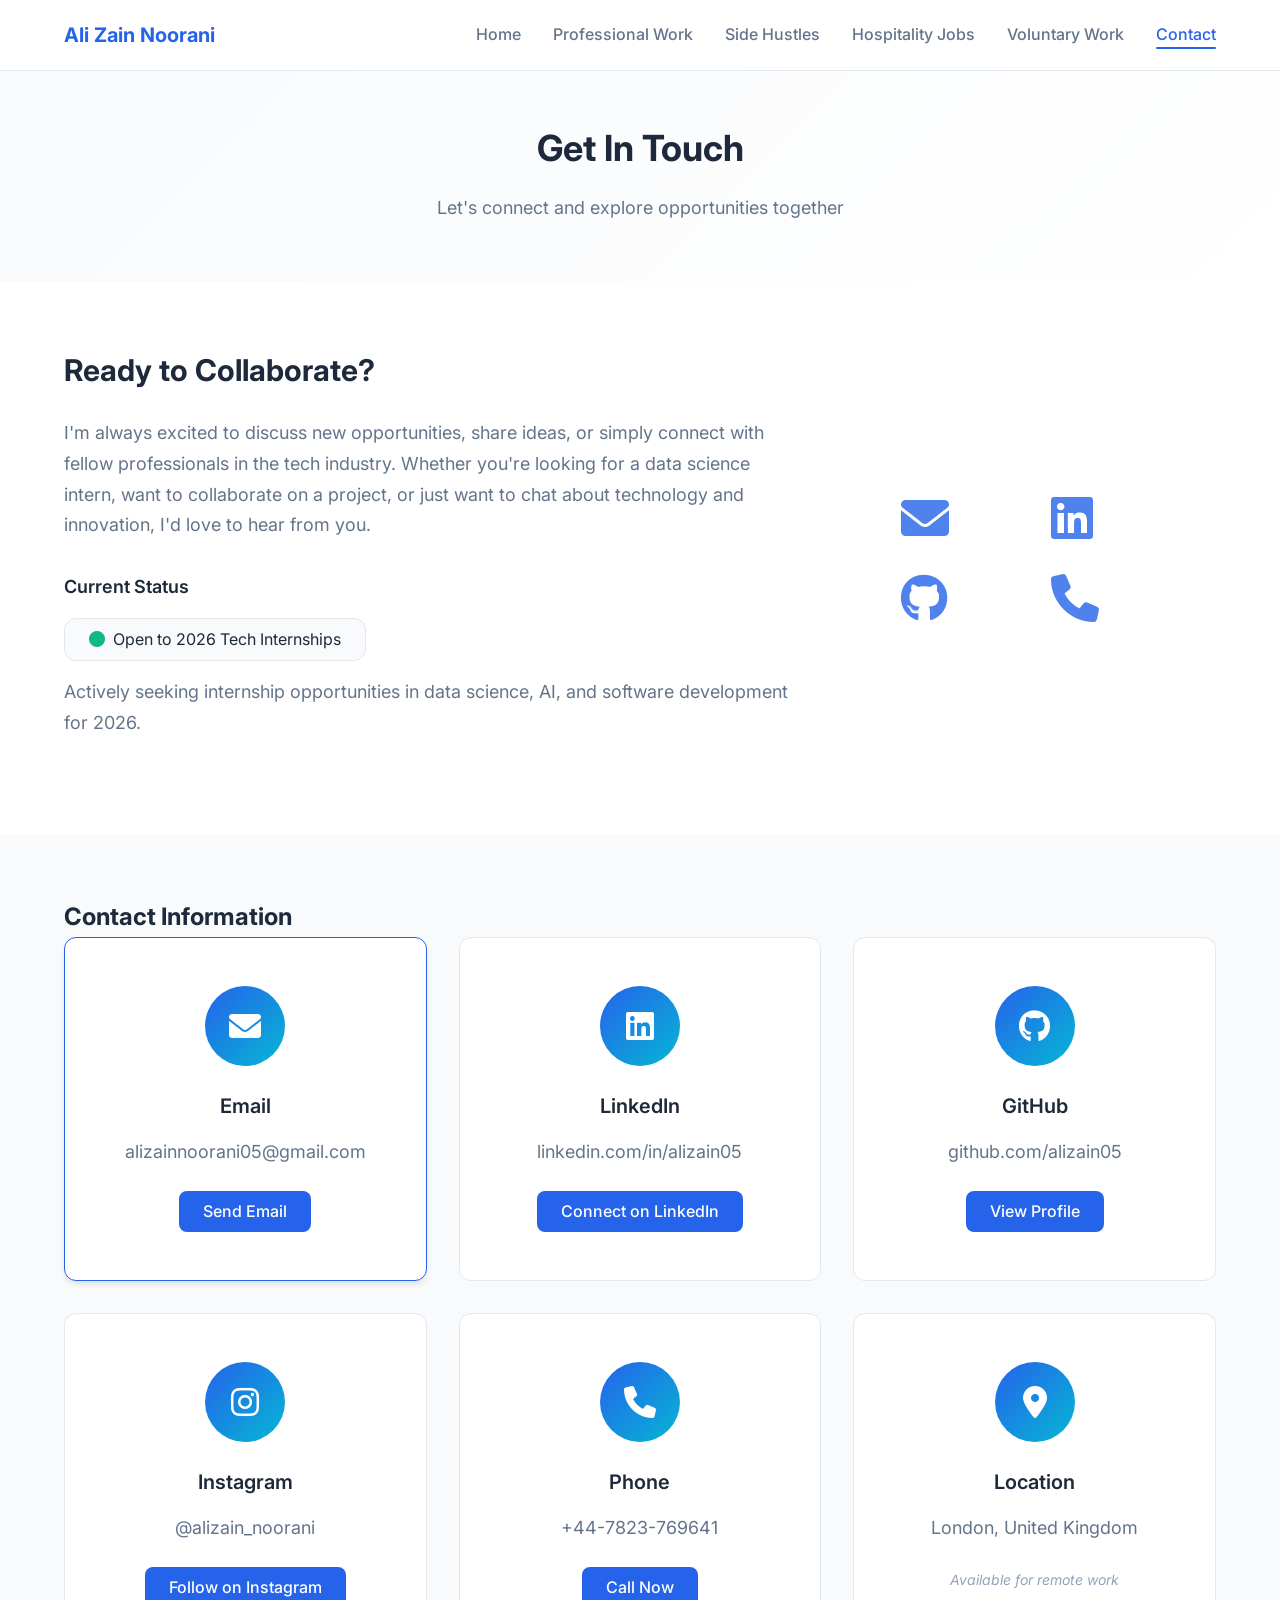
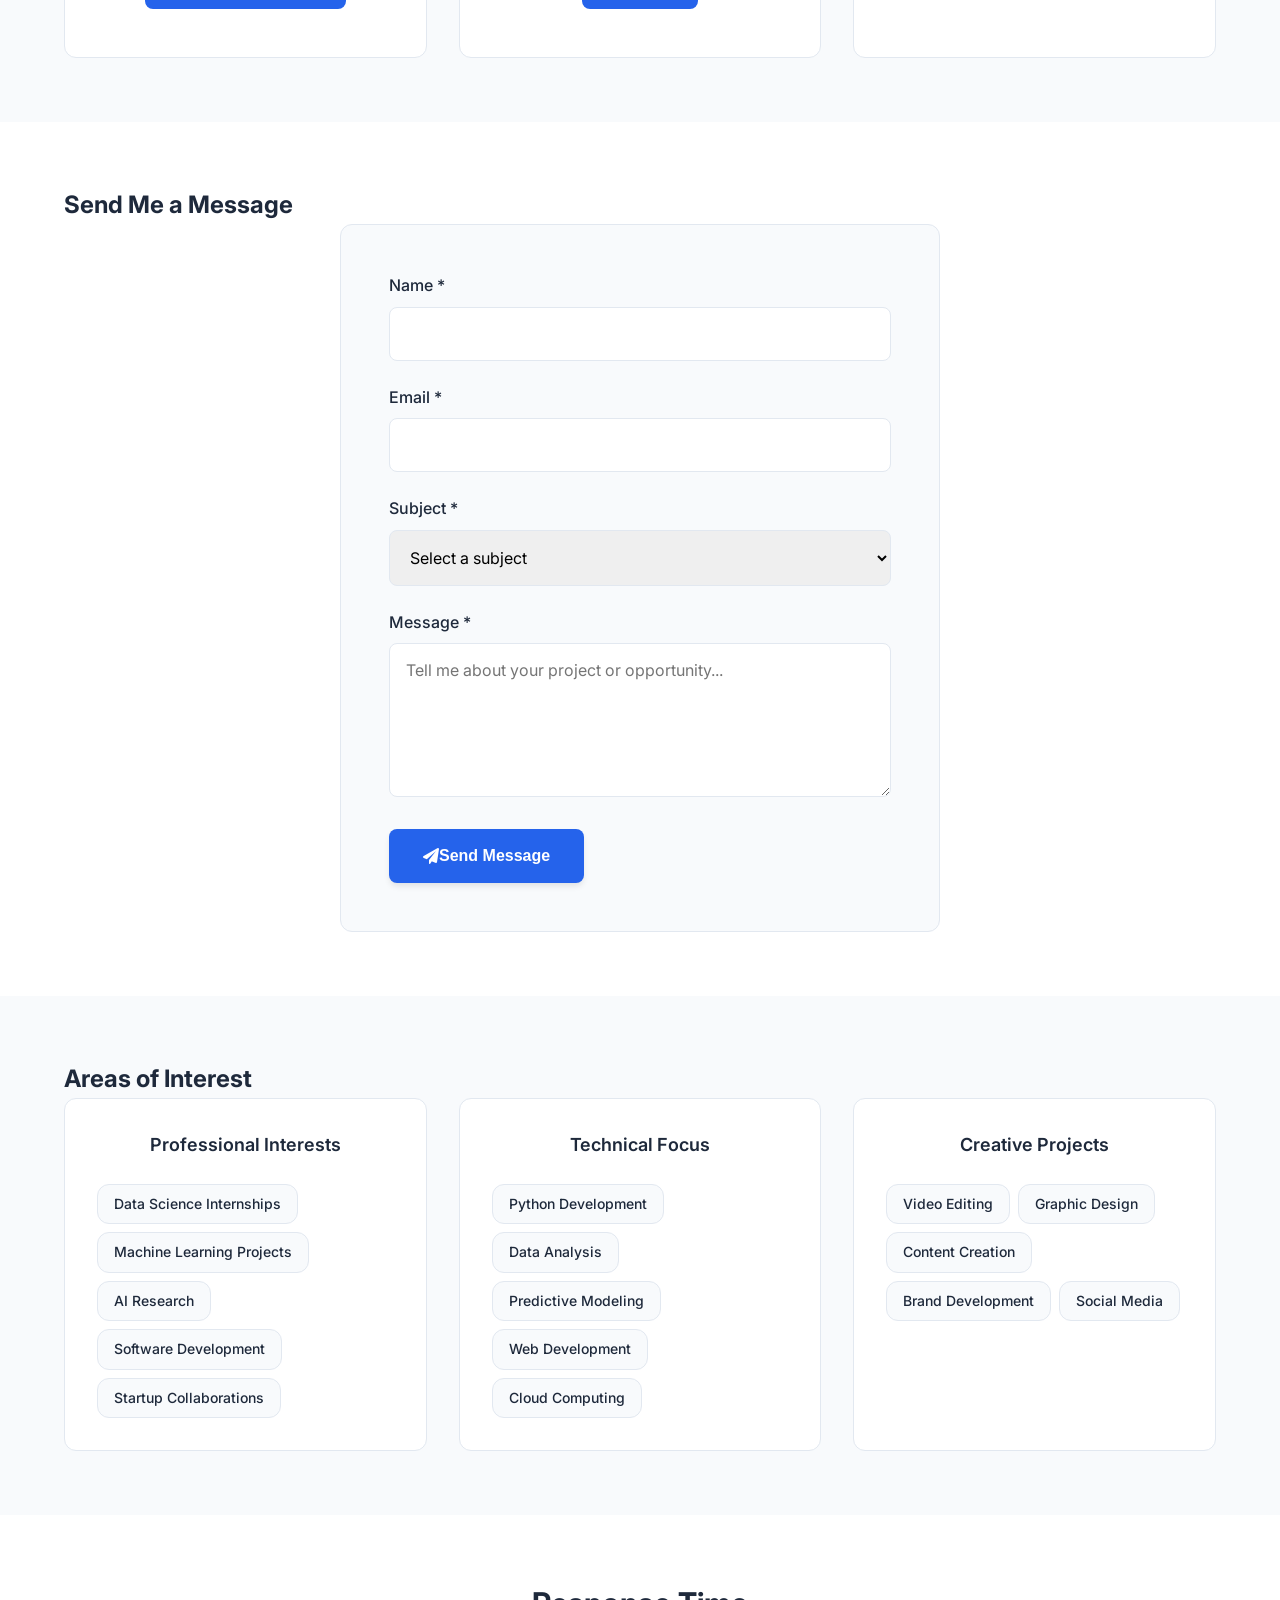
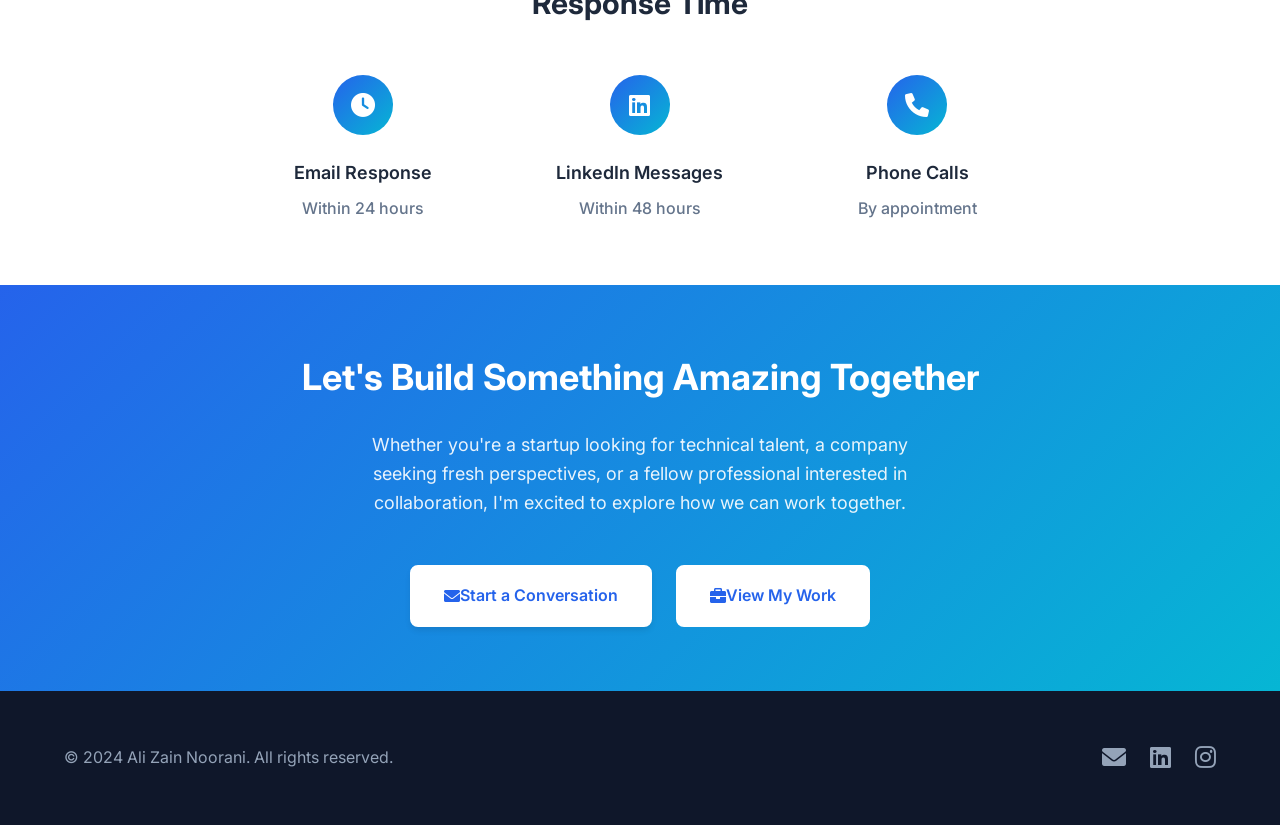
==== commit bcb4b36e: "Update contact.html" ====
--- a/contact.html
+++ b/contact.html
@@ -25,7 +25,7 @@
                     <a href="side-hustles.html" class="nav-link">Side Hustles</a>
                 </li>
                 <li class="nav-item">
-                    <a href="hospitality.html" class="nav-link">Hospitality & Jobs</a>
+                    <a href="hospitality.html" class="nav-link">Hospitality Jobs</a>
                 </li>
                 <li class="nav-item">
                     <a href="voluntary.html" class="nav-link">Voluntary Work</a>
@@ -297,3 +297,4 @@
     <script src="script.js"></script>
 </body>
 </html>
+
--- a/styles.css
+++ b/styles.css
@@ -283,15 +283,80 @@
     align-items: center;
 }
 
+.hero-photo-container {
+    display: flex;
+    flex-direction: column;
+    align-items: center;
+    gap: var(--spacing-xl);
+}
+
+.photo-wrapper {
+    position: relative;
+    width: 280px;
+    height: 280px;
+    border-radius: 50%;
+    overflow: hidden;
+    box-shadow: 0 20px 40px rgba(0, 0, 0, 0.15);
+    border: 4px solid var(--primary-color);
+    transition: all 0.3s ease;
+}
+
+.photo-wrapper:hover {
+    transform: scale(1.05);
+    box-shadow: 0 25px 50px rgba(0, 0, 0, 0.2);
+}
+
+.profile-photo {
+    width: 100%;
+    height: 100%;
+    object-fit: cover;
+    object-position: center;
+    transition: all 0.3s ease;
+}
+
+.photo-overlay {
+    position: absolute;
+    bottom: 0;
+    left: 0;
+    right: 0;
+    background: linear-gradient(transparent, rgba(0, 0, 0, 0.8));
+    padding: var(--spacing-lg) var(--spacing-md) var(--spacing-md);
+    display: flex;
+    justify-content: center;
+    align-items: flex-end;
+}
+
+.status-indicator {
+    display: flex;
+    align-items: center;
+    gap: var(--spacing-sm);
+    background: rgba(255, 255, 255, 0.95);
+    padding: var(--spacing-sm) var(--spacing-md);
+    border-radius: var(--radius-lg);
+    font-size: var(--font-size-sm);
+    font-weight: 500;
+    color: var(--text-primary);
+    box-shadow: 0 4px 12px rgba(0, 0, 0, 0.15);
+}
+
+.status-indicator i {
+    color: #10b981;
+    animation: pulse 2s infinite;
+}
+
 .tech-icons {
     display: grid;
     grid-template-columns: repeat(3, 1fr);
     gap: var(--spacing-xl);
     padding: var(--spacing-2xl);
+    background: rgba(255, 255, 255, 0.8);
+    border-radius: var(--radius-xl);
+    backdrop-filter: blur(10px);
+    border: 1px solid rgba(255, 255, 255, 0.2);
 }
 
 .tech-icons i {
-    font-size: 3rem;
+    font-size: 2.5rem;
     color: var(--primary-color);
     opacity: 0.8;
     transition: all 0.3s ease;
@@ -1673,9 +1738,20 @@
         grid-template-columns: 1fr;
     }
     
+    .hero-photo-container {
+        flex-direction: column;
+        gap: var(--spacing-lg);
+    }
+    
+    .photo-wrapper {
+        width: 200px;
+        height: 200px;
+    }
+    
     .tech-icons {
         grid-template-columns: repeat(2, 1fr);
         gap: var(--spacing-lg);
+        padding: var(--spacing-lg);
     }
     
     .tech-icons i {
